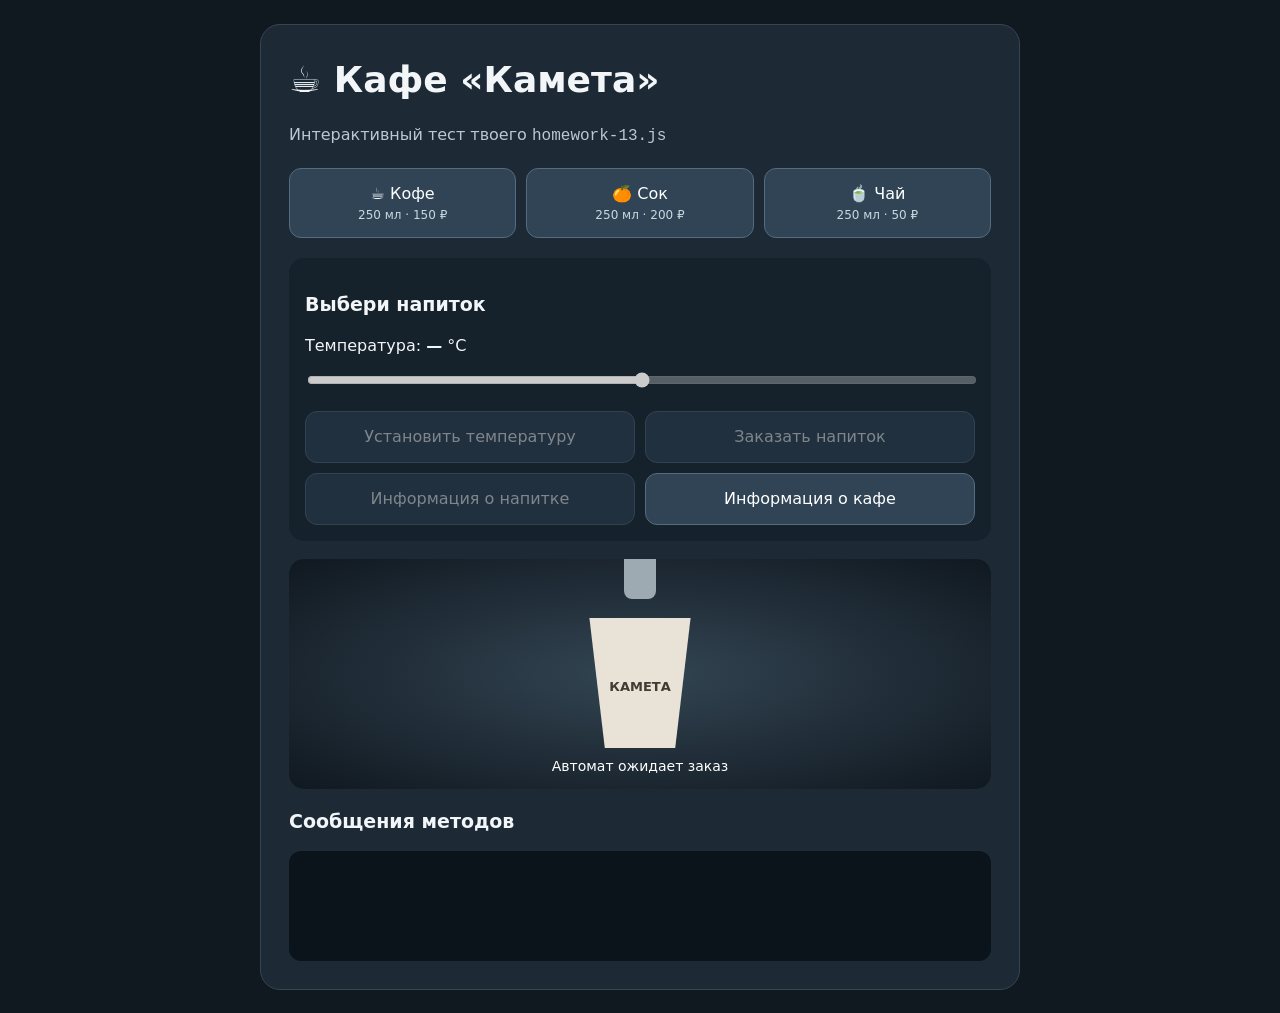
==== cafe-test/index.html @ 035d65da "1" ====
<!doctype html>
<html lang="ru">
<head>
<meta charset="utf-8">
<meta name="viewport" content="width=device-width,initial-scale=1">
<title>Кафе — тест домашнего задания</title>
<link rel="stylesheet" href="style.css">
</head>
<body>
<main>
<h1>☕ Кафе «Камета»</h1>
<p>Интерактивный тест твоего <code>homework-13.js</code></p>
<section class="choices" aria-label="Напитки">
<button data-drink="coffee">☕ Кофе <small>250 мл · 150 ₽</small></button>
<button data-drink="juice">🍊 Сок <small>250 мл · 200 ₽</small></button>
<button data-drink="tea">🍵 Чай <small>250 мл · 50 ₽</small></button>
</section>
<section class="controls">
<h2 id="selected">Выбери напиток</h2>
<label for="temperature">Температура: <strong id="temperature-value">—</strong> °C</label>
<input type="range" id="temperature" min="0" max="100" value="50" disabled>
<div class="actions"><button id="apply" disabled>Установить температуру</button><button id="order" disabled>Заказать напиток</button><button id="info" disabled>Информация о напитке</button><button id="cafe-info">Информация о кафе</button></div>
</section>
<section class="machine"><div class="nozzle"></div><div class="cup"><div id="liquid"></div></div><p id="status">Автомат ожидает заказ</p></section>
<section><h2>Сообщения методов</h2><div id="log" role="log" aria-live="polite"></div></section>
</main>
<script src="../homework-13.js"></script>
<script src="app.js"></script>
</body>
</html>
---- cafe-test/style.css ----
*{box-sizing:border-box}body{margin:0;background:#101820;color:#f3f6f8;font:16px/1.5 system-ui,Arial,sans-serif}main{width:min(100% - 24px,760px);margin:24px auto;padding:clamp(14px,3vw,28px);background:#1d2a35;border:1px solid #354653;border-radius:20px}h1{margin:0;font-size:clamp(24px,5vw,36px)}p{color:#b9c8d2}h2{font-size:19px}.choices{display:grid;grid-template-columns:repeat(3,minmax(0,1fr));gap:10px;margin:20px 0}button{background:#304456;color:white;border:1px solid #546c7d;border-radius:12px;padding:13px 10px;cursor:pointer;font:inherit;min-width:0}button small{display:block;font-size:12px;color:#c9d8e0}button.active{border-color:#f6be74;background:#62482c}button:disabled{opacity:.45;cursor:not-allowed}.controls{background:#15212b;padding:16px;border-radius:15px}label{display:block;margin-bottom:12px}input[type=range]{width:100%;accent-color:#f6be74}.actions{display:grid;grid-template-columns:repeat(2,minmax(0,1fr));gap:10px;margin-top:16px}.machine{position:relative;background:radial-gradient(#334553,#101820);height:230px;margin:18px 0;border-radius:15px;display:flex;flex-direction:column;align-items:center;justify-content:end;overflow:hidden;padding:12px}.nozzle{position:absolute;top:0;width:32px;height:40px;background:#9daab2;border-radius:0 0 8px 8px}.cup{position:relative;width:110px;height:130px;clip-path:polygon(4% 0,96% 0,82% 100%,18% 100%);background:#e9e2d7;overflow:hidden}.cup:after{content:'КАМЕТА';position:absolute;left:0;right:0;top:45%;text-align:center;color:#433a33;font-weight:800;font-size:13px}#liquid{position:absolute;bottom:0;width:100%;height:0;background:#9b633c;transition:height 2s ease}.machine p{margin:8px 0 0;color:white;font-size:14px}#log{background:#0b141b;min-height:110px;max-height:220px;overflow:auto;border-radius:12px;padding:12px;color:#a9e6be;font:13px/1.6 Consolas,monospace;overflow-wrap:anywhere}#log div{padding:3px 0;border-bottom:1px solid #243440}@media(max-width:420px){main{width:calc(100% - 12px);margin:6px auto;padding:12px}.choices{gap:5px}.choices button{padding:10px 3px;font-size:13px}.choices small{font-size:10px}.actions{grid-template-columns:1fr}}
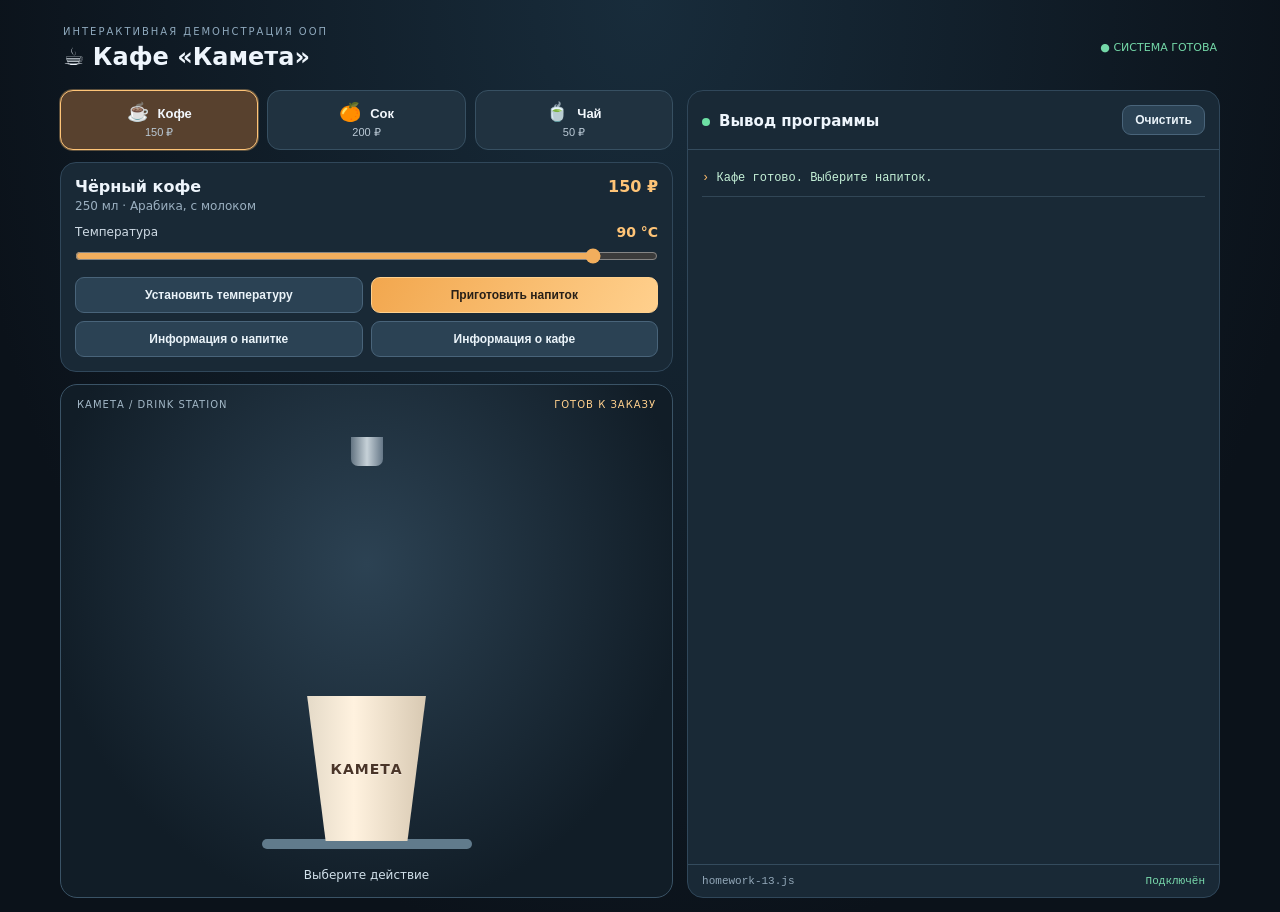
==== commit 2b85ffe5: "2" ====
--- a/cafe-test/index.html
+++ b/cafe-test/index.html
@@ -1,30 +1,7 @@
-<!doctype html>
-<html lang="ru">
-<head>
-<meta charset="utf-8">
-<meta name="viewport" content="width=device-width,initial-scale=1">
-<title>Кафе — тест домашнего задания</title>
-<link rel="stylesheet" href="style.css">
-</head>
-<body>
-<main>
-<h1>☕ Кафе «Камета»</h1>
-<p>Интерактивный тест твоего <code>homework-13.js</code></p>
-<section class="choices" aria-label="Напитки">
-<button data-drink="coffee">☕ Кофе <small>250 мл · 150 ₽</small></button>
-<button data-drink="juice">🍊 Сок <small>250 мл · 200 ₽</small></button>
-<button data-drink="tea">🍵 Чай <small>250 мл · 50 ₽</small></button>
-</section>
-<section class="controls">
-<h2 id="selected">Выбери напиток</h2>
-<label for="temperature">Температура: <strong id="temperature-value">—</strong> °C</label>
-<input type="range" id="temperature" min="0" max="100" value="50" disabled>
-<div class="actions"><button id="apply" disabled>Установить температуру</button><button id="order" disabled>Заказать напиток</button><button id="info" disabled>Информация о напитке</button><button id="cafe-info">Информация о кафе</button></div>
-</section>
-<section class="machine"><div class="nozzle"></div><div class="cup"><div id="liquid"></div></div><p id="status">Автомат ожидает заказ</p></section>
-<section><h2>Сообщения методов</h2><div id="log" role="log" aria-live="polite"></div></section>
-</main>
-<script src="../homework-13.js"></script>
-<script src="app.js"></script>
-</body>
-</html>
+<!doctype html><html lang="ru"><head><meta charset="UTF-8"><meta name="viewport" content="width=device-width, initial-scale=1"><title>Кафе Камета</title><link rel="stylesheet" href="style.css"></head><body>
+<main class="app"><header><div><span class="eyebrow">ИНТЕРАКТИВНАЯ ДЕМОНСТРАЦИЯ ООП</span><h1>☕ Кафе «Камета»</h1></div><span class="status-online">● СИСТЕМА ГОТОВА</span></header>
+<div class="layout"><section class="left"><div class="menu" aria-label="Выбор напитка"><button data-drink="coffee" class="selected">☕ <b>Кофе</b><small>150 ₽</small></button><button data-drink="juice">🍊 <b>Сок</b><small>200 ₽</small></button><button data-drink="tea">🍵 <b>Чай</b><small>50 ₽</small></button></div>
+<div class="controls"><div class="line"><strong id="drink-name">Чёрный кофе</strong><strong id="drink-price">150 ₽</strong></div><div class="subline">250 мл · <span id="drink-details">Арабика, с молоком</span></div><div class="line temp"><label for="temperature">Температура</label><strong><span id="temp-value">90</span> °C</strong></div><input id="temperature" type="range" min="0" max="100" value="90"><div class="buttons"><button id="set-temperature">Установить температуру</button><button class="accent" id="order">Приготовить напиток</button><button id="show-info">Информация о напитке</button><button id="cafe-info">Информация о кафе</button></div></div>
+<div class="machine" id="machine"><div class="machine-head"><span>КАМЕТА / DRINK STATION</span><span id="machine-stage">ГОТОВ К ЗАКАЗУ</span></div><div class="nozzle"></div><div class="pour" id="pour"></div><div class="steam steam1"></div><div class="steam steam2"></div><div class="cup"><div class="liquid" id="liquid"></div><div class="cup-label">КАМЕТА</div></div><div class="shelf"></div><div class="machine-bottom" id="machine-message">Выберите напиток и нажмите «Приготовить»</div></div></section>
+<section class="console"><div class="console-head"><div><span class="terminal-dot"></span><strong>Вывод программы</strong></div><button id="clear">Очистить</button></div><div class="console-content" id="log" aria-live="polite"></div><div class="console-foot">homework-13.js <span id="connection">Проверка подключения…</span></div></section></div></main>
+<script src="../homework-13.js"></script><script src="app.js"></script></body></html>
--- a/cafe-test/style.css
+++ b/cafe-test/style.css
@@ -1 +1 @@
-*{box-sizing:border-box}body{margin:0;background:#101820;color:#f3f6f8;font:16px/1.5 system-ui,Arial,sans-serif}main{width:min(100% - 24px,760px);margin:24px auto;padding:clamp(14px,3vw,28px);background:#1d2a35;border:1px solid #354653;border-radius:20px}h1{margin:0;font-size:clamp(24px,5vw,36px)}p{color:#b9c8d2}h2{font-size:19px}.choices{display:grid;grid-template-columns:repeat(3,minmax(0,1fr));gap:10px;margin:20px 0}button{background:#304456;color:white;border:1px solid #546c7d;border-radius:12px;padding:13px 10px;cursor:pointer;font:inherit;min-width:0}button small{display:block;font-size:12px;color:#c9d8e0}button.active{border-color:#f6be74;background:#62482c}button:disabled{opacity:.45;cursor:not-allowed}.controls{background:#15212b;padding:16px;border-radius:15px}label{display:block;margin-bottom:12px}input[type=range]{width:100%;accent-color:#f6be74}.actions{display:grid;grid-template-columns:repeat(2,minmax(0,1fr));gap:10px;margin-top:16px}.machine{position:relative;background:radial-gradient(#334553,#101820);height:230px;margin:18px 0;border-radius:15px;display:flex;flex-direction:column;align-items:center;justify-content:end;overflow:hidden;padding:12px}.nozzle{position:absolute;top:0;width:32px;height:40px;background:#9daab2;border-radius:0 0 8px 8px}.cup{position:relative;width:110px;height:130px;clip-path:polygon(4% 0,96% 0,82% 100%,18% 100%);background:#e9e2d7;overflow:hidden}.cup:after{content:'КАМЕТА';position:absolute;left:0;right:0;top:45%;text-align:center;color:#433a33;font-weight:800;font-size:13px}#liquid{position:absolute;bottom:0;width:100%;height:0;background:#9b633c;transition:height 2s ease}.machine p{margin:8px 0 0;color:white;font-size:14px}#log{background:#0b141b;min-height:110px;max-height:220px;overflow:auto;border-radius:12px;padding:12px;color:#a9e6be;font:13px/1.6 Consolas,monospace;overflow-wrap:anywhere}#log div{padding:3px 0;border-bottom:1px solid #243440}@media(max-width:420px){main{width:calc(100% - 12px);margin:6px auto;padding:12px}.choices{gap:5px}.choices button{padding:10px 3px;font-size:13px}.choices small{font-size:10px}.actions{grid-template-columns:1fr}}
+:root{font-family:system-ui,-apple-system,Segoe UI,sans-serif;color:#eef5fc;background:#0b121a}*{box-sizing:border-box}body{margin:0;padding:14px;background:radial-gradient(ellipse at 50% 0,#182c3b,#0b121a 75%)}.app{max-width:1160px;margin:auto}header{display:flex;justify-content:space-between;align-items:center;padding:6px 3px 15px;gap:12px}h1{font-size:24px;margin:4px 0}.eyebrow{font-size:10px;color:#8fa9bd;letter-spacing:2px}.status-online{color:#74d8a8;font-size:11px;white-space:nowrap}.layout{display:grid;grid-template-columns:minmax(0,1.07fr) minmax(0,.93fr);gap:14px;height:calc(100dvh - 92px);min-height:510px;max-height:850px}.left{display:grid;grid-template-rows:auto auto minmax(0,1fr);gap:12px;min-width:0;min-height:0}.menu{display:grid;grid-template-columns:repeat(3,minmax(0,1fr));gap:9px}.menu button{background:#203240;border:1px solid #375062;color:#f2f7fc;border-radius:13px;padding:10px 6px;cursor:pointer;font-size:18px}.menu b{font-size:13px;margin-left:4px}.menu small{display:block;font-size:11px;color:#b9c8d4;margin-top:3px}.menu button.selected{border-color:#ffc477;background:#58412e;box-shadow:0 0 0 1px #ffc47755}.controls,.console{border:1px solid #30475a;background:#192936;border-radius:16px}.controls{padding:14px}.line{display:flex;align-items:center;justify-content:space-between;gap:8px}.line strong{font-size:16px}.line strong:last-child{color:#ffc477}.subline{font-size:12px;color:#9bb0c1;margin-top:3px}.temp{margin-top:11px}.temp label{font-size:12px;color:#d0dce6}.temp strong{font-size:14px}input[type=range]{width:100%;accent-color:#f2ae5d;margin:8px 0 13px}.buttons{display:grid;grid-template-columns:1fr 1fr;gap:8px}.buttons button,.console-head button{border:1px solid #49647a;border-radius:9px;background:#2b4254;color:#eaf3f9;padding:10px 6px;cursor:pointer;font-size:12px;font-weight:600}.buttons button:hover,.console-head button:hover{filter:brightness(1.15)}.buttons .accent{background:linear-gradient(120deg,#f2a74e,#ffd08d);border-color:#ffd08d;color:#282018}.buttons button:disabled{opacity:.5;cursor:not-allowed}.machine{position:relative;min-height:0;overflow:hidden;border:1px solid #3a5366;border-radius:17px;background:radial-gradient(ellipse at 50% 35%,#2c4253,#111d27 74%);display:flex;align-items:center;justify-content:center}.machine-head{position:absolute;top:14px;left:16px;right:16px;display:flex;justify-content:space-between;gap:10px;font-size:10px;letter-spacing:1px;color:#a3b8c7}.machine-head span:last-child{color:#ffd08d}.nozzle{position:absolute;top:52px;left:calc(50% - 16px);width:32px;height:29px;background:linear-gradient(90deg,#637482,#c6d1d8,#657787);border-radius:0 0 7px 7px;z-index:4}.pour{position:absolute;top:79px;left:calc(50% - 4px);width:8px;height:100px;background:linear-gradient(#e4b56c,#92552c);border-radius:0 0 5px 5px;opacity:0;z-index:3}.machine.brewing .pour{opacity:1;animation:pourflow .24s ease-in-out infinite alternate}@keyframes pourflow{to{width:5px;transform:translateX(1px)}}.cup{position:absolute;bottom:56px;left:calc(50% - 66px);width:132px;height:145px;clip-path:polygon(5% 0,95% 0,81% 100%,19% 100%);background:linear-gradient(90deg,#e1d7c5,#fff2df 40%,#d4c5ae);z-index:2;display:flex;align-items:center;justify-content:center}.liquid{position:absolute;bottom:0;left:0;width:100%;height:0;background:#8b5638}.machine.brewing .liquid{animation:fill 2.1s linear forwards}@keyframes fill{from{height:0}to{height:82%}}.machine.done .liquid{height:82%}.cup-label{z-index:2;font-size:14px;letter-spacing:1px;font-weight:900;color:#4a3528;text-shadow:0 1px 1px #fff7}.shelf{position:absolute;bottom:48px;width:210px;height:10px;border-radius:8px;background:#617b8c}.machine-bottom{position:absolute;bottom:15px;font-size:12px;color:#d2e1eb;text-align:center;padding:0 10px}.steam{position:absolute;bottom:198px;width:7px;height:42px;border-left:3px solid #ffffff77;border-radius:50%;opacity:0;z-index:5}.steam1{left:calc(50% - 20px)}.steam2{left:calc(50% + 17px)}.machine.done .steam{animation:steam 2s ease-in-out infinite}.machine.done .steam2{animation-delay:.5s}@keyframes steam{0%{opacity:0;transform:translateY(8px)}50%{opacity:.6}100%{opacity:0;transform:translateY(-23px)}}.console{min-width:0;min-height:0;display:flex;flex-direction:column;overflow:hidden}.console-head{padding:14px;border-bottom:1px solid #344b5d;display:flex;align-items:center;justify-content:space-between;gap:10px}.console-head strong{font-size:15px}.terminal-dot{display:inline-block;background:#6de0a4;border-radius:50%;width:8px;height:8px;margin-right:9px}.console-head button{padding:7px 12px}.console-content{flex:1;overflow:auto;padding:12px 14px;min-height:0;font:12px/1.65 Consolas,monospace;overflow-wrap:anywhere}.entry{padding:7px 0;border-bottom:1px solid #314656;color:#c5f1d8}.entry:before{content:'› ';color:#ffbd6c}.console-foot{display:flex;justify-content:space-between;gap:8px;padding:10px 14px;border-top:1px solid #344b5d;font:11px Consolas,monospace;color:#93a8b9}.console-foot span{color:#79d9ac}@media(max-width:780px){body{padding:9px}.layout{height:auto;max-height:none;min-height:0;grid-template-columns:1fr}.left{grid-template-rows:auto auto 280px}.console{height:270px}header{padding-bottom:10px}.status-online{font-size:9px}}@media(max-width:390px){.status-online{display:none}.menu b{display:block;margin:0}.menu button{padding:8px 3px}.buttons button{font-size:11px}}@media(prefers-reduced-motion:reduce){.machine.brewing .liquid{animation-duration:.01ms}.machine.brewing .pour,.machine.done .steam{animation:none}}
